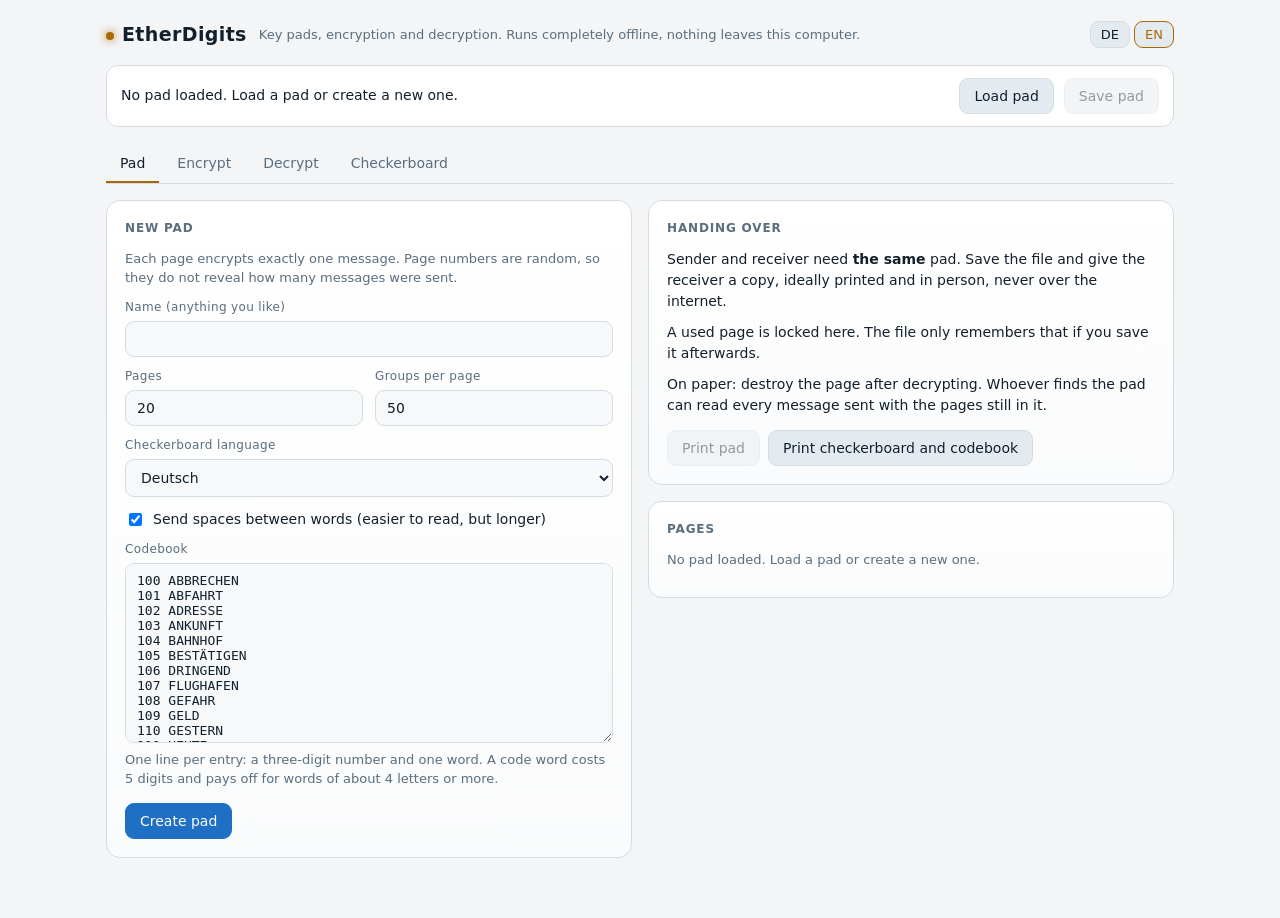
==== pad_tool.html @ 6f6d17c2 "One-time pad tool: offline browser tool and Python module, checkerboard, codebook, CLI" ====
<!DOCTYPE html>
<html lang="en">
<head>
<meta charset="utf-8">
<meta name="viewport" content="width=device-width, initial-scale=1">
<meta http-equiv="Content-Security-Policy" content="default-src 'none'; script-src 'unsafe-inline'; style-src 'unsafe-inline'; img-src data:; connect-src 'none'">
<title>EtherDigits Pad Tool</title>
<style>
  :root{
    --ink:#0C141B; --panel:#131F29; --panel2:#0F1922; --field:#0A121A; --line:#223240;
    --amber:#F4B740; --blue:#4C9BE8; --green:#5FD08A; --danger:#E4636F;
    --text:#E8EFF4; --muted:#8299AA; --press:#1C2C39;
    --mono:ui-monospace,"Cascadia Mono","DejaVu Sans Mono",Menlo,Consolas,monospace;
    --sans:system-ui,-apple-system,"Segoe UI",Roboto,Ubuntu,sans-serif;
    color-scheme:dark;
  }
  @media (prefers-color-scheme: light){
    :root{
      --ink:#F3F5F7; --panel:#FFFFFF; --panel2:#FAFBFC; --field:#F6F8FA; --line:#D5DDE4;
      --amber:#A86A00; --blue:#1F6FC5; --green:#1E8A4C; --danger:#C0392B;
      --text:#13202B; --muted:#5A6E7E; --press:#E3EAF0;
      color-scheme:light;
    }
  }
  *{box-sizing:border-box}
  html,body{margin:0}
  body{background:var(--ink); color:var(--text); font-family:var(--sans); line-height:1.5;
       -webkit-font-smoothing:antialiased; padding:20px 16px 60px; max-width:1100px; margin:0 auto}
  .top{display:flex; align-items:center; gap:12px; flex-wrap:wrap}
  .top h1{font-size:19px; margin:0; letter-spacing:.02em}
  .top .sub{color:var(--muted); font-size:13px; flex:1; min-width:200px}
  .dot{width:8px;height:8px;border-radius:50%;background:var(--amber);box-shadow:0 0 10px var(--amber);
       display:inline-block;margin-right:8px;vertical-align:middle}
  .lang{display:flex; gap:4px}
  button{font-family:var(--sans); font-size:14px; cursor:pointer}
  .btn{background:var(--press); color:var(--text); border:1px solid var(--line); border-radius:9px;
       padding:9px 14px; font-weight:500}
  .btn:hover{border-color:var(--blue)}
  .btn.primary{background:var(--blue); border-color:var(--blue); color:#fff}
  .btn.warn{background:var(--amber); border-color:var(--amber); color:#1a1200}
  .btn.small{padding:5px 10px; font-size:13px}
  .btn[aria-pressed="true"]{border-color:var(--amber); color:var(--amber)}
  .btn:disabled{opacity:.45; cursor:not-allowed}
  button:focus-visible, input:focus-visible, textarea:focus-visible, select:focus-visible{outline:2px solid var(--blue); outline-offset:1px}

  .status{display:flex; align-items:center; gap:10px; flex-wrap:wrap; margin:16px 0 0;
          padding:12px 14px; border:1px solid var(--line); border-radius:12px; background:var(--panel)}
  .status .info{flex:1; min-width:220px; font-size:14px}
  .status .info b{font-family:var(--mono)}
  .status.dirty{border-color:var(--amber)}
  .pill{font-size:12px; padding:2px 8px; border-radius:20px; border:1px solid var(--line); color:var(--muted)}
  .pill.warn{color:var(--amber); border-color:var(--amber)}

  .tabs{display:flex; gap:4px; margin:18px 0 0; border-bottom:1px solid var(--line); overflow-x:auto}
  .tabs button{background:none; border:0; color:var(--muted); padding:10px 14px; font-weight:500;
               border-bottom:2px solid transparent; white-space:nowrap}
  .tabs button[aria-selected="true"]{color:var(--text); border-bottom-color:var(--amber)}
  section[role=tabpanel]{padding-top:16px}
  section[hidden]{display:none}

  .grid{display:grid; grid-template-columns:repeat(auto-fit,minmax(320px,1fr)); gap:16px}
  .card{background:linear-gradient(180deg,var(--panel),var(--panel2)); border:1px solid var(--line);
        border-radius:14px; padding:18px; min-width:0}
  .card h2{font-size:12px; color:var(--muted); letter-spacing:.07em; text-transform:uppercase; margin:0 0 12px; font-weight:600}
  .card p{margin:0 0 10px; font-size:14px}
  .card p.muted, .muted{color:var(--muted); font-size:13px}
  label{display:block; font-size:12px; color:var(--muted); margin:10px 0 5px; letter-spacing:.03em}
  label.check{display:flex; align-items:center; gap:8px; font-size:14px; color:var(--text); letter-spacing:0}
  input[type=text], input[type=number], select, textarea{width:100%; background:var(--field); color:var(--text);
        border:1px solid var(--line); border-radius:9px; padding:9px 11px; font-size:14px; font-family:var(--sans)}
  textarea{font-family:var(--mono); resize:vertical; min-height:90px}
  textarea.code{min-height:180px; font-size:13px}
  .row{display:flex; gap:12px; flex-wrap:wrap}
  .row > *{flex:1; min-width:120px}
  .actions{display:flex; gap:8px; flex-wrap:wrap; margin-top:14px}

  .out{font-family:var(--mono); font-size:16px; line-height:1.9; letter-spacing:.04em; background:var(--field);
       border:1px solid var(--line); border-radius:10px; padding:12px 14px; white-space:pre-wrap; word-break:break-word; min-height:52px}
  .out .ind{color:var(--amber)}
  .stats{display:flex; gap:14px; flex-wrap:wrap; font-size:13px; color:var(--muted); margin-top:8px}
  .stats b{color:var(--text); font-family:var(--mono); font-weight:500}
  .note{font-size:13px; border-left:3px solid var(--blue); padding:6px 10px; margin:12px 0 0; background:var(--field); border-radius:0 8px 8px 0}
  .note.warn{border-left-color:var(--amber)}
  .note.bad{border-left-color:var(--danger)}
  .note:empty, code:empty{display:none}

  .pages{display:flex; flex-wrap:wrap; gap:6px; font-family:var(--mono); font-size:13px}
  .pages span{padding:3px 7px; border-radius:6px; border:1px solid var(--line)}
  .pages span.used{color:var(--muted); text-decoration:line-through; opacity:.6}
  .pages span.next{border-color:var(--green); color:var(--green)}

  table.board{border-collapse:collapse; font-family:var(--mono); font-size:15px; margin:4px 0 8px}
  table.board td, table.board th{border:1px solid var(--line); width:46px; height:36px; text-align:center; padding:0}
  table.board th{color:var(--muted); font-weight:500; font-size:13px}
  table.board td.sp{font-size:11px; color:var(--blue)}
  .board-wrap{overflow-x:auto}
  .codebook{columns:3 150px; font-family:var(--mono); font-size:13px; margin:0; padding:0; list-style:none}
  .codebook li{break-inside:avoid; padding:1px 0}
  .codebook b{color:var(--amber); font-weight:500; margin-right:6px}
  details{margin-top:10px; font-size:13px}
  summary{cursor:pointer; color:var(--muted)}
  code{font-family:var(--mono); font-size:13px; background:var(--field); border:1px solid var(--line); border-radius:5px; padding:0 4px}

  #print{display:none}
  @media print{
    @page{margin:14mm}
    body{background:#fff; color:#000; padding:0; max-width:none}
    body > *:not(#print){display:none !important}
    #print{display:block}
    .sheet{page-break-after:always; break-after:page; font-family:var(--mono); color:#000}
    .sheet:last-child{page-break-after:auto; break-after:auto}
    .sheet header{display:flex; justify-content:space-between; align-items:flex-end; border-bottom:2px solid #000; padding-bottom:6px; margin-bottom:12px}
    .sheet header .pid{font-size:30px; font-weight:700; letter-spacing:.1em}
    .sheet header .meta{font-size:11px; text-align:right}
    .sheet table{border-collapse:collapse; font-size:15px; letter-spacing:.06em}
    .sheet table td{padding:5px 9px}
    .sheet table td.n{color:#666; font-size:10px; padding-right:12px}
    .sheet footer{margin-top:14px; font-size:11px; border-top:1px solid #000; padding-top:6px}
    .sheet table.board td, .sheet table.board th{border:1px solid #000; color:#000; width:15mm; height:11mm}
    .sheet .codebook b{color:#000; font-weight:700}
  }
</style>
</head>
<body>

<div class="top">
  <h1><span class="dot"></span>EtherDigits</h1>
  <div class="sub" data-i18n="subtitle"></div>
  <div class="lang" role="group" aria-label="Language">
    <button class="btn small" data-lang="de">DE</button>
    <button class="btn small" data-lang="en">EN</button>
  </div>
</div>

<div class="status" id="status">
  <div class="info" id="statusInfo"></div>
  <input type="file" id="fileInput" accept=".json,application/json" hidden>
  <button class="btn" id="loadBtn" data-i18n="load"></button>
  <button class="btn" id="saveBtn" data-i18n="save" disabled></button>
</div>

<nav class="tabs" role="tablist">
  <button role="tab" data-tab="pad" data-i18n="tab_pad"></button>
  <button role="tab" data-tab="enc" data-i18n="tab_enc"></button>
  <button role="tab" data-tab="dec" data-i18n="tab_dec"></button>
  <button role="tab" data-tab="board" data-i18n="tab_board"></button>
</nav>

<!-- PAD -->
<section role="tabpanel" id="tab-pad">
  <div class="grid">
    <div class="card">
      <h2 data-i18n="new_pad"></h2>
      <p class="muted" data-i18n="new_pad_hint"></p>
      <label for="padName" data-i18n="pad_name"></label>
      <input type="text" id="padName" maxlength="60">
      <div class="row">
        <div><label for="padPages" data-i18n="pages"></label><input type="number" id="padPages" min="1" max="1000" value="20"></div>
        <div><label for="padGroups" data-i18n="groups_per_page"></label><input type="number" id="padGroups" min="5" max="1000" value="50"></div>
      </div>
      <label for="padLang" data-i18n="board_lang"></label>
      <select id="padLang"><option value="de">Deutsch</option><option value="en">English</option></select>
      <label class="check" style="margin-top:12px"><input type="checkbox" id="padSpaces" checked> <span data-i18n="spaces"></span></label>
      <label for="padCodebook" data-i18n="codebook"></label>
      <textarea id="padCodebook" class="code" spellcheck="false"></textarea>
      <p class="muted" data-i18n="codebook_hint"></p>
      <div class="actions"><button class="btn primary" id="newPadBtn" data-i18n="create"></button></div>
      <div class="note bad" id="newPadMsg"></div>
    </div>
    <div>
      <div class="card">
        <h2 data-i18n="handover"></h2>
        <p data-i18n="handover_1"></p>
        <p data-i18n="handover_2"></p>
        <p data-i18n="handover_3"></p>
        <div class="actions">
          <button class="btn" id="printPadBtn" data-i18n="print_pad" disabled></button>
          <button class="btn" id="printBoardBtn" data-i18n="print_board"></button>
        </div>
      </div>
      <div class="card" style="margin-top:16px">
        <h2 data-i18n="page_list"></h2>
        <div class="pages" id="pageList"></div>
        <p class="muted" id="pageListEmpty" data-i18n="no_pad"></p>
      </div>
    </div>
  </div>
</section>

<!-- ENCRYPT -->
<section role="tabpanel" id="tab-enc" hidden>
  <div class="grid">
    <div class="card">
      <h2 data-i18n="message"></h2>
      <textarea id="encText" rows="6" spellcheck="true"></textarea>
      <div class="stats" id="encStats"></div>
      <div class="note warn" id="encDropped"></div>
      <label for="encPage" data-i18n="page_to_use"></label>
      <select id="encPage"></select>
      <div class="actions"><button class="btn primary" id="encBtn" data-i18n="encrypt"></button></div>
      <div class="note bad" id="encMsg"></div>
      <details><summary data-i18n="what_is_sent"></summary><div class="out" id="encPreview" style="font-size:13px;margin-top:8px"></div></details>
    </div>
    <div class="card">
      <h2 data-i18n="groups_to_send"></h2>
      <div class="out" id="encOut"></div>
      <div class="actions"><button class="btn" id="encCopy" data-i18n="copy" disabled></button></div>
      <div class="note warn" id="encDone"></div>
      <p class="muted" style="margin-top:12px" data-i18n="send_hint"></p>
      <code id="encCmd" style="display:block;padding:8px;white-space:pre-wrap;word-break:break-all"></code>
    </div>
  </div>
</section>

<!-- DECRYPT -->
<section role="tabpanel" id="tab-dec" hidden>
  <div class="grid">
    <div class="card">
      <h2 data-i18n="received"></h2>
      <textarea id="decText" rows="5" spellcheck="false"></textarea>
      <p class="muted" data-i18n="received_hint"></p>
      <div id="manualKey">
        <p class="note" data-i18n="manual_hint"></p>
        <label for="decKey" data-i18n="manual_key"></label>
        <textarea id="decKey" rows="4" spellcheck="false"></textarea>
        <label for="decLang" data-i18n="board_lang"></label>
        <select id="decLang"><option value="de">Deutsch</option><option value="en">English</option></select>
      </div>
      <div class="actions"><button class="btn primary" id="decBtn" data-i18n="decrypt"></button></div>
      <div class="note bad" id="decMsg"></div>
    </div>
    <div class="card">
      <h2 data-i18n="plain_text"></h2>
      <div class="out" id="decOut"></div>
      <div class="note warn" id="decDone"></div>
      <details><summary data-i18n="digits_detail"></summary><div class="out" id="decDigits" style="font-size:13px;margin-top:8px"></div></details>
    </div>
  </div>
</section>

<!-- CHECKERBOARD -->
<section role="tabpanel" id="tab-board" hidden>
  <div class="grid">
    <div class="card">
      <h2 data-i18n="board"></h2>
      <select id="boardLang" style="max-width:200px"><option value="de">Deutsch</option><option value="en">English</option></select>
      <div class="board-wrap" id="boardTable" style="margin-top:12px"></div>
      <p data-i18n="board_rule_1"></p>
      <p data-i18n="board_rule_2"></p>
      <p data-i18n="board_rule_3"></p>
      <p data-i18n="board_rule_4"></p>
      <label for="tryText" data-i18n="try_it"></label>
      <input type="text" id="tryText">
      <div class="out" id="tryOut" style="margin-top:8px;font-size:14px"></div>
    </div>
    <div class="card">
      <h2 data-i18n="how_it_works"></h2>
      <p data-i18n="how_1"></p>
      <p data-i18n="how_2"></p>
      <p data-i18n="how_3"></p>
      <p data-i18n="how_4"></p>
      <h2 style="margin-top:18px" data-i18n="codebook"></h2>
      <ul class="codebook" id="boardCodebook"></ul>
    </div>
  </div>
</section>

<div id="print"></div>

<!-- The engine: pure functions, no page access. It must stay in step with
     etherdigits/otp.py; tests/test_interop.py runs both on the same inputs. -->
<script id="engine">
const Engine = (() => {
  "use strict";
  const GROUP_SIZE = 5, FIG = "98", CODE = "99", PAD_DIGIT = "9", ASCII_DIGITS = "0123456789";
  const LAYOUTS = {
    de: {top: "ENISRAT", "7": "DHULCGMOBW", "8": "FKZPVJYXQ:"},
    en: {top: "ETAOINS", "7": "RHDLCUMWFG", "8": "YPBVKJXQZ:"},
  };
  const SIGNS = {" ": "90", ".": "91", ",": "92", "?": "93", "-": "94", "/": "95", "(": "96", ")": "97"};
  const SIGN_ALIASES = {"!": ".", ";": ",", "–": "-", "—": "-", "\n": " ", "\t": " ", "\r": " "};
  const UMLAUTS = {"ä": "AE", "Ä": "AE", "ö": "OE", "Ö": "OE", "ü": "UE", "Ü": "UE", "ß": "SS", "ẞ": "SS"};
  const DEFAULT_CODEBOOKS = {
    de: [["100","ABBRECHEN"],["101","ABFAHRT"],["102","ADRESSE"],["103","ANKUNFT"],["104","BAHNHOF"],
         ["105","BESTÄTIGEN"],["106","DRINGEND"],["107","FLUGHAFEN"],["108","GEFAHR"],["109","GELD"],
         ["110","GESTERN"],["111","HEUTE"],["112","HOTEL"],["113","KONTAKT"],["114","MORGEN"],
         ["115","NACHRICHT"],["116","PAKET"],["117","SOFORT"],["118","TELEFON"],["119","TREFFEN"],
         ["120","TREFFPUNKT"],["121","UHR"],["122","VERSCHIEBEN"],["123","WARTEN"],["124","WIEDERHOLEN"],
         ["125","MONTAG"],["126","DIENSTAG"],["127","MITTWOCH"],["128","DONNERSTAG"],["129","FREITAG"],
         ["130","SAMSTAG"],["131","SONNTAG"],["132","NICHT"],["133","UND"],["134","ODER"]],
    en: [["100","ABORT"],["101","DEPARTURE"],["102","ADDRESS"],["103","ARRIVAL"],["104","STATION"],
         ["105","CONFIRM"],["106","URGENT"],["107","AIRPORT"],["108","DANGER"],["109","MONEY"],
         ["110","YESTERDAY"],["111","TODAY"],["112","HOTEL"],["113","CONTACT"],["114","TOMORROW"],
         ["115","MESSAGE"],["116","PACKAGE"],["117","IMMEDIATELY"],["118","TELEPHONE"],["119","MEET"],
         ["120","MEETING"],["121","OCLOCK"],["122","POSTPONE"],["123","WAIT"],["124","REPEAT"],
         ["125","MONDAY"],["126","TUESDAY"],["127","WEDNESDAY"],["128","THURSDAY"],["129","FRIDAY"],
         ["130","SATURDAY"],["131","SUNDAY"],["132","NOT"],["133","AND"],["134","OR"]],
  };

  class OtpError extends Error {
    constructor(message, code = "", vars = {}) { super(message); this.code = code; this.vars = vars; }
  }
  const has = (obj, key) => Object.prototype.hasOwnProperty.call(obj, key);
  const isDigit = c => c.length === 1 && ASCII_DIGITS.includes(c);
  const isLetter = c => c.length === 1 && c >= "A" && c <= "Z";

  // Codebooks are arrays of [code, word]: plain objects would re-sort numeric keys.
  function normalize(text) {
    const out = [], dropped = [];
    for (let ch of text) {
      if (has(SIGN_ALIASES, ch)) ch = SIGN_ALIASES[ch];
      let up = has(UMLAUTS, ch) ? UMLAUTS[ch] : undefined;
      if (up === undefined) {
        const base = Array.from(ch.normalize("NFD"))[0];
        const low = base.toLowerCase();
        up = (low >= "a" && low <= "z") ? base.toUpperCase() : base;
      }
      for (const c of up) {
        if (isLetter(c) || isDigit(c) || has(SIGNS, c) || c === ":") out.push(c);
        else if (!dropped.includes(ch)) dropped.push(ch);
      }
    }
    const text2 = out.join("").replace(/ {2,}/g, " ").replace(/^ +| +$/g, "");
    return [text2, dropped];
  }

  function table(lang) {
    if (!has(LAYOUTS, lang)) throw new OtpError(`unknown checkerboard language ${JSON.stringify(lang)}`, "lang", {lang});
    const layout = LAYOUTS[lang], t = {};
    Array.from(layout.top).forEach((ch, i) => { t[ch] = String(i); });
    for (const row of ["7", "8"]) Array.from(layout[row]).forEach((ch, i) => { t[ch] = row + i; });
    Object.assign(t, SIGNS);
    return t;
  }

  // Like a Python dict: a repeated code replaces the word but keeps its first position.
  function normalizeCodebook(book) {
    const byCode = new Map();
    for (const [code0, word] of book || []) byCode.set(String(code0).trim(), word);
    const result = [], seen = new Set();
    for (const [code, word] of byCode) {
      if (!/^[0-9]{3}$/.test(code)) throw new OtpError(`codebook code ${JSON.stringify(code)} must be three digits`, "cb_code", {code});
      const [norm] = normalize(String(word));
      if (!/^[A-Z]+$/.test(norm)) throw new OtpError(`codebook entry ${code} must be a single word: ${JSON.stringify(word)}`, "cb_word", {code});
      if (seen.has(norm)) throw new OtpError(`codebook word ${norm} appears twice`, "cb_dup", {word: norm});
      seen.add(norm);
      result.push([code, norm]);
    }
    return result;
  }

  function parseCodebook(text) {
    const book = [];
    text.split(/\r?\n/).forEach((line0, n) => {
      const line = line0.split("#")[0].trim();
      if (!line) return;
      const m = line.replace(/=/g, " ").trim().match(/^(\S+)\s+(.*)$/);
      if (!m) throw new OtpError(`codebook line ${n + 1}: expected 'code word'`, "cb_line", {line: n + 1});
      book.push([m[1], m[2].trim()]);
    });
    return normalizeCodebook(book);
  }

  function encode(text, lang = "de", codebook = [], spaces = true) {
    const t = table(lang);
    const words = new Map(normalizeCodebook(codebook).map(([c, w]) => [w, c]));
    let [norm] = normalize(text);
    if (!spaces) norm = norm.replace(/ /g, "");
    const out = [];
    let i = 0;
    while (i < norm.length) {
      const ch = norm[i];
      if (isDigit(ch)) {
        let j = i;
        while (j < norm.length && isDigit(norm[j])) j++;
        out.push(FIG + Array.from(norm.slice(i, j)).map(d => d + d).join("") + FIG);
        i = j;
      } else if (isLetter(ch)) {
        let j = i;
        while (j < norm.length && isLetter(norm[j])) j++;
        const word = norm.slice(i, j);
        out.push(words.has(word) ? CODE + words.get(word) : Array.from(word).map(c => t[c]).join(""));
        i = j;
      } else {
        out.push(t[ch]);
        i++;
      }
    }
    return out.join("");
  }

  function decode(digits0, lang = "de", codebook = []) {
    const reverse = {};
    for (const [k, v] of Object.entries(table(lang))) reverse[v] = k;
    const book = new Map(normalizeCodebook(codebook));
    const digits = Array.from(digits0).filter(isDigit).join("");
    const out = [], n = digits.length;
    let i = 0;
    while (i < n) {
      const d = digits[i];
      if (!"789".includes(d)) { out.push(reverse[d]); i++; continue; }
      if (i + 1 >= n) break;
      const pair = digits.slice(i, i + 2);
      if (pair === CODE) {
        if (i + 5 > n) break;
        const code = digits.slice(i + 2, i + 5);
        out.push(book.has(code) ? book.get(code) : `[${code}]`);
        i += 5;
      } else if (pair === FIG) {
        i += 2;
        while (i + 1 < n && digits.slice(i, i + 2) !== FIG) {
          const a = digits[i], b = digits[i + 1];
          out.push(a === b ? a : "?");
          i += 2;
        }
        i += 2;
      } else {
        out.push(has(reverse, pair) ? reverse[pair] : "?");
        i += 2;
      }
    }
    return out.join("").trim();
  }

  const add = (p, k) => Array.from(p).map((d, i) => String((+d + +k[i]) % 10)).join("");
  const subtract = (c, k) => Array.from(c).map((d, i) => String((+d - +k[i] + 10) % 10)).join("");
  function groupsOf(digits, size = GROUP_SIZE) {
    const g = [];
    for (let i = 0; i < digits.length; i += size) g.push(digits.slice(i, i + size));
    return g;
  }

  // Uniform digits from the browser's secure random source (rejection sampling).
  function randomDigits(n, random = (buf) => crypto.getRandomValues(buf)) {
    let out = "";
    const buf = new Uint8Array(256);
    while (out.length < n) {
      random(buf);
      for (const b of buf) { if (b < 250 && out.length < n) out += String(b % 10); }
    }
    return out;
  }

  // pad = {name, created, language, group_size, spaces, codebook:[[code,word]], pages:[{id,key}], used:[ids]}
  function newPad({pages = 20, groupsPerPage = 50, language = "de", codebook = null, groupSize = GROUP_SIZE,
                   spaces = true, name = "", random} = {}) {
    if (!(pages >= 1 && pages <= 1000)) throw new OtpError("pages must be between 1 and 1000", "pages_range");
    if (!(groupsPerPage >= 5 && groupsPerPage <= 1000)) throw new OtpError("groups per page must be between 5 and 1000", "groups_range");
    table(language);
    const ids = new Set();
    while (ids.size < pages) ids.add(randomDigits(groupSize, random));
    return {
      name, language, group_size: groupSize, spaces,
      created: new Date().toISOString().replace(/\.\d+Z$/, "Z"),
      codebook: normalizeCodebook(codebook === null ? (DEFAULT_CODEBOOKS[language] || []) : codebook),
      pages: Array.from(ids).map(id => ({id, key: randomDigits(groupsPerPage * groupSize, random)})),
      used: [],
    };
  }

  function padToJson(pad) {
    // Same layout as the Python side; the codebook is an object there.
    const codebook = {};
    for (const [c, w] of pad.codebook) codebook[c] = w;
    return {format: "etherdigits-pad", version: 1, name: pad.name, created: pad.created, language: pad.language,
            group_size: pad.group_size, spaces: pad.spaces, codebook, pages: pad.pages, used: pad.used};
  }

  function padFromJson(data) {
    if (!data || data.format !== "etherdigits-pad") throw new OtpError("not an EtherDigits pad file", "bad_file");
    if (data.version !== 1) throw new OtpError(`unsupported pad version ${JSON.stringify(data.version)}`, "bad_file");
    const pages = [];
    for (const page of data.pages || []) {
      const id = String(page.id ?? ""), key = String(page.key ?? "");
      if (!id || !key || !Array.from(id + key).every(isDigit)) throw new OtpError(`broken page in pad file: ${JSON.stringify(id)}`, "bad_file");
      pages.push({id, key});
    }
    if (!pages.length) throw new OtpError("the pad has no pages", "bad_file");
    // JavaScript reorders numeric object keys anyway; sorting makes the order explicit.
    const book = Object.entries(data.codebook || {}).sort((a, b) => a[0] < b[0] ? -1 : a[0] > b[0] ? 1 : 0);
    const pad = {
      name: data.name || "", created: data.created || "", language: data.language || "de",
      group_size: parseInt(data.group_size, 10) || GROUP_SIZE, spaces: data.spaces !== false,
      codebook: normalizeCodebook(book), pages, used: (data.used || []).map(String),
    };
    table(pad.language);
    return pad;
  }

  const unused = pad => pad.pages.filter(p => !pad.used.includes(p.id)).map(p => p.id);
  const pageKey = (pad, id) => { const p = pad.pages.find(p => p.id === id); return p ? p.key : null; };

  function prepare(text, pad) {
    let plain = encode(text, pad.language, pad.codebook, pad.spaces);
    if (plain) plain += PAD_DIGIT.repeat((pad.group_size - plain.length % pad.group_size) % pad.group_size);
    return plain;
  }

  function encrypt(text, pad, pageId = null) {
    if (pageId === null) {
      const free = unused(pad);
      if (!free.length) throw new OtpError("every page of this pad is used; make a new pad", "exhausted");
      pageId = free[0];
    }
    const key = pageKey(pad, pageId);
    if (key === null) throw new OtpError(`page ${pageId} is not in this pad`, "no_page", {page: pageId});
    if (pad.used.includes(pageId)) throw new OtpError(`page ${pageId} was already used. A page must never be used twice`, "reuse", {page: pageId});
    const plain = prepare(text, pad);
    if (!plain) throw new OtpError("the message is empty", "empty");
    const size = pad.group_size;
    if (plain.length > key.length) {
      throw new OtpError(`the message needs ${plain.length / size} groups, a page has ${Math.floor(key.length / size)}; shorten it`, "too_long", {need: plain.length / size, cap: Math.floor(key.length / size)});
    }
    pad.used.push(pageId);
    return [pageId, ...groupsOf(add(plain, key), size)];
  }

  function decryptWithKey(cipher, key, lang, codebook) {
    if (cipher.length > key.length) throw new OtpError("the message is longer than the key page", "longer_than_key");
    return decode(subtract(cipher, key), lang, codebook);
  }

  function decrypt(groups, pad, markUsed = true) {
    const text = Array.isArray(groups) ? groups.join("") : String(groups);
    const digits = Array.from(text).filter(isDigit).join("");
    const size = pad.group_size;
    const pageId = digits.slice(0, size), cipher = digits.slice(size);
    const key = pageKey(pad, pageId);
    if (key === null) throw new OtpError(`page ${pageId} is not in this pad`, "no_page", {page: pageId});
    const plain = decryptWithKey(cipher, key, pad.language, pad.codebook);
    if (markUsed && !pad.used.includes(pageId)) pad.used.push(pageId);
    return plain;
  }

  return {GROUP_SIZE, FIG, CODE, LAYOUTS, SIGNS, DEFAULT_CODEBOOKS, OtpError, normalize, table, normalizeCodebook,
          parseCodebook, encode, decode, add, subtract, groupsOf, randomDigits, newPad, padToJson, padFromJson,
          unused, pageKey, prepare, encrypt, decrypt, decryptWithKey};
})();
if (typeof module !== "undefined") module.exports = Engine;
</script>

<script>
"use strict";
const T = {
  de: {
    subtitle: "Schlüsselhefte, Ver- und Entschlüsseln. Läuft komplett offline, nichts verlässt diesen Rechner.",
    load: "Heft laden", save: "Heft speichern",
    no_pad: "Kein Heft geladen. Lade ein Heft oder erzeuge ein neues.",
    pad_status: "Heft <b>{name}</b>: {free} von {total} Seiten frei · {lang}",
    unsaved: "nicht gespeichert",
    tab_pad: "Heft", tab_enc: "Verschlüsseln", tab_dec: "Entschlüsseln", tab_board: "Schachbrett",
    new_pad: "Neues Heft", new_pad_hint: "Jede Seite verschlüsselt genau eine Nachricht. Die Seitennummern sind zufällig, damit sie nicht verraten, wie viele Nachrichten schon gesendet wurden.",
    pad_name: "Name (frei wählbar)", pages: "Seiten", groups_per_page: "Gruppen pro Seite",
    board_lang: "Sprache des Schachbretts", spaces: "Wortabstände mitsenden (lesbarer, aber länger)",
    codebook: "Codebuch", codebook_hint: "Eine Zeile pro Eintrag: dreistellige Nummer und ein Wort. Ein Codewort kostet 5 Ziffern und lohnt sich für Wörter ab etwa 4 Buchstaben.",
    create: "Heft erzeugen",
    replace_confirm: "Das geladene Heft ist nicht gespeichert. Trotzdem ein neues erzeugen?",
    handover: "Übergabe", handover_1: "Sender und Empfänger brauchen <b>dasselbe</b> Heft. Speichere die Datei und gib dem Empfänger eine Kopie, am besten gedruckt und persönlich, niemals über das Internet.",
    handover_2: "Eine benutzte Seite wird hier gesperrt. Die Datei merkt sich das nur, wenn du sie danach speicherst.",
    handover_3: "Auf Papier: Seite nach dem Entschlüsseln vernichten. Wer das Heft findet, kann alle Nachrichten mit den noch vorhandenen Seiten lesen.",
    print_pad: "Heft drucken", print_board: "Schachbrett und Codebuch drucken",
    page_list: "Seiten",
    message: "Nachricht", page_to_use: "Seite", encrypt: "Verschlüsseln",
    enc_stats: "<b>{chars}</b> Zeichen → <b>{digits}</b> Ziffern → <b>{groups}</b> Gruppen + Kennung · Seite fasst <b>{cap}</b>",
    too_long: "Zu lang für eine Seite. Kürze die Nachricht oder nutze das Codebuch.",
    dropped: "Wird weggelassen: {chars}",
    what_is_sent: "So sieht der Text für das Schachbrett aus",
    groups_to_send: "Zu sendende Gruppen", copy: "Kopieren", copied: "Kopiert",
    enc_done: "Seite {page} ist jetzt verbraucht. Speichere das Heft, sonst weiß die Datei nichts davon.",
    send_hint: "In EtherDigits aussenden:",
    need_pad: "Erst ein Heft laden oder erzeugen.",
    received: "Empfangene Gruppen", received_hint: "Die erste Gruppe ist die Seitennummer.",
    manual_hint: "Kein Heft geladen: Tippe die Schlüsselgruppen der Papierseite ab, ohne die Seitennummer.",
    manual_key: "Schlüssel von der Seite", decrypt: "Entschlüsseln", plain_text: "Klartext",
    dec_done: "Seite {page} ist jetzt als gelesen markiert. Vernichte sie auf Papier, und speichere das Heft.",
    digits_detail: "Ziffern nach dem Abziehen des Schlüssels",
    board: "Spaltentabelle (Straddling Checkerboard)",
    board_rule_1: "Die häufigsten Buchstaben stehen oben und haben eine Ziffer. Alle anderen haben zwei: Zeilennummer, dann Spalte. Weil oben 7, 8 und 9 frei sind, weiß man beim Lesen immer, ob eine oder zwei Ziffern folgen.",
    board_rule_2: "<b>Zahlen</b>: 98, dann jede Ziffer doppelt, dann wieder 98. Beispiel: 1830 → 98 11 88 33 00 98.",
    board_rule_3: "<b>Codebuch</b>: 99 und die dreistellige Nummer. Beispiel: TREFFEN → 99 119.",
    board_rule_4: "<b>Auffüllen</b>: Die letzte Gruppe wird mit 9 aufgefüllt. Eine angefangene 9 oder 99 am Ende wird beim Entschlüsseln ignoriert.",
    try_it: "Ausprobieren",
    how_it_works: "So funktioniert der Einmalschlüssel",
    how_1: "1. Der Text wird mit der Tabelle zu Ziffern. Die Tabelle ist nicht geheim, sie macht die Nachricht nur kurz.",
    how_2: "2. Darunter kommt eine Seite echter Zufallsziffern. Ziffer für Ziffer wird addiert, ohne Übertrag: 7 + 5 = 2.",
    how_3: "3. Vorne steht die Seitennummer, dann wird in Fünfergruppen gesendet. Der Empfänger zieht dieselbe Seite wieder ab: 2 − 5 = 7.",
    how_4: "Ohne die Seite ist jeder Text dieser Länge gleich wahrscheinlich. Das gilt aber nur, solange jede Seite <b>nur ein einziges Mal</b> benutzt wird.",
    print_page: "Seite {n} von {total}", destroy: "Nach Gebrauch vernichten. Nicht kopieren, nicht fotografieren.",
    remembered: "Dieser Browser kennt {n} verbrauchte Seite(n), die in der Datei fehlten. Sie wurden gesperrt. Speichere das Heft.",
    leave: "Das Heft hat ungespeicherte Änderungen.",
    lang_de: "Deutsch", lang_en: "Englisch",
    space: "Abst.", fig: "Zahl", code: "Code",
    err_lang: "Unbekannte Sprache für das Schachbrett.", err_cb_code: "Codebuch: „{code}“ ist keine dreistellige Nummer.",
    err_cb_word: "Codebuch: Eintrag {code} muss genau ein Wort sein.", err_cb_dup: "Codebuch: {word} steht zweimal drin.",
    err_cb_line: "Codebuch, Zeile {line}: erwartet wird „Nummer Wort“.", err_pages_range: "Seiten: 1 bis 1000.",
    err_groups_range: "Gruppen pro Seite: 5 bis 1000.", err_bad_file: "Das ist keine gültige EtherDigits-Heftdatei.",
    err_exhausted: "Alle Seiten dieses Hefts sind verbraucht. Erzeuge ein neues Heft.", err_no_page: "Seite {page} gibt es in diesem Heft nicht.",
    err_reuse: "Seite {page} wurde schon benutzt. Eine Seite darf nie zweimal verwendet werden.", err_empty: "Die Nachricht ist leer.",
    err_too_long: "Die Nachricht braucht {need} Gruppen, eine Seite hat {cap}. Bitte kürzen.", err_longer_than_key: "Die Nachricht ist länger als die Schlüsselseite.",
    err_no_key: "Tippe zuerst den Schlüssel von der Papierseite ab.",
  },
  en: {
    subtitle: "Key pads, encryption and decryption. Runs completely offline, nothing leaves this computer.",
    load: "Load pad", save: "Save pad",
    no_pad: "No pad loaded. Load a pad or create a new one.",
    pad_status: "Pad <b>{name}</b>: {free} of {total} pages unused · {lang}",
    unsaved: "not saved",
    tab_pad: "Pad", tab_enc: "Encrypt", tab_dec: "Decrypt", tab_board: "Checkerboard",
    new_pad: "New pad", new_pad_hint: "Each page encrypts exactly one message. Page numbers are random, so they do not reveal how many messages were sent.",
    pad_name: "Name (anything you like)", pages: "Pages", groups_per_page: "Groups per page",
    board_lang: "Checkerboard language", spaces: "Send spaces between words (easier to read, but longer)",
    codebook: "Codebook", codebook_hint: "One line per entry: a three-digit number and one word. A code word costs 5 digits and pays off for words of about 4 letters or more.",
    create: "Create pad",
    replace_confirm: "The loaded pad is not saved. Create a new one anyway?",
    handover: "Handing over", handover_1: "Sender and receiver need <b>the same</b> pad. Save the file and give the receiver a copy, ideally printed and in person, never over the internet.",
    handover_2: "A used page is locked here. The file only remembers that if you save it afterwards.",
    handover_3: "On paper: destroy the page after decrypting. Whoever finds the pad can read every message sent with the pages still in it.",
    print_pad: "Print pad", print_board: "Print checkerboard and codebook",
    page_list: "Pages",
    message: "Message", page_to_use: "Page", encrypt: "Encrypt",
    enc_stats: "<b>{chars}</b> characters → <b>{digits}</b> digits → <b>{groups}</b> groups + indicator · a page holds <b>{cap}</b>",
    too_long: "Too long for one page. Shorten the message or use the codebook.",
    dropped: "Left out: {chars}",
    what_is_sent: "The text as the checkerboard sees it",
    groups_to_send: "Groups to send", copy: "Copy", copied: "Copied",
    enc_done: "Page {page} is now used up. Save the pad, or the file will not know.",
    send_hint: "Send it with EtherDigits:",
    need_pad: "Load or create a pad first.",
    received: "Received groups", received_hint: "The first group is the page number.",
    manual_hint: "No pad loaded: type the key groups from the paper page, without the page number.",
    manual_key: "Key from the page", decrypt: "Decrypt", plain_text: "Plain text",
    dec_done: "Page {page} is now marked as read. Destroy it on paper, and save the pad.",
    digits_detail: "Digits after taking off the key",
    board: "Straddling checkerboard",
    board_rule_1: "The most frequent letters sit in the top row and take one digit. All others take two: row, then column. Because 7, 8 and 9 are empty at the top, a reader always knows whether one or two digits follow.",
    board_rule_2: "<b>Numbers</b>: 98, then every digit twice, then 98 again. Example: 1830 → 98 11 88 33 00 98.",
    board_rule_3: "<b>Codebook</b>: 99 and the three-digit number. Example: MEET → 99 119.",
    board_rule_4: "<b>Padding</b>: the last group is filled with 9s. An unfinished 9 or 99 at the end is ignored when decrypting.",
    try_it: "Try it",
    how_it_works: "How the one-time pad works",
    how_1: "1. The checkerboard turns the text into digits. It is not secret, it only keeps the message short.",
    how_2: "2. A page of truly random digits goes underneath. Digit by digit they are added without carry: 7 + 5 = 2.",
    how_3: "3. The page number goes in front, then everything is sent in groups of five. The receiver takes the same page off again: 2 − 5 = 7.",
    how_4: "Without the page every text of that length is equally likely. That holds only as long as every page is used <b>exactly once</b>.",
    print_page: "Page {n} of {total}", destroy: "Destroy after use. Do not copy, do not photograph.",
    remembered: "This browser knows {n} used page(s) the file did not. They are locked now. Save the pad.",
    leave: "The pad has unsaved changes.",
    lang_de: "German", lang_en: "English",
    space: "space", fig: "fig", code: "code",
    err_lang: "Unknown checkerboard language.", err_cb_code: "Codebook: “{code}” is not a three-digit number.",
    err_cb_word: "Codebook: entry {code} must be exactly one word.", err_cb_dup: "Codebook: {word} appears twice.",
    err_cb_line: "Codebook, line {line}: expected “number word”.", err_pages_range: "Pages: 1 to 1000.",
    err_groups_range: "Groups per page: 5 to 1000.", err_bad_file: "This is not a valid EtherDigits pad file.",
    err_exhausted: "Every page of this pad is used. Create a new pad.", err_no_page: "Page {page} is not in this pad.",
    err_reuse: "Page {page} was already used. A page must never be used twice.", err_empty: "The message is empty.",
    err_too_long: "The message needs {need} groups, a page has {cap}. Please shorten it.", err_longer_than_key: "The message is longer than the key page.",
    err_no_key: "Type the key from the paper page first.",
  },
};

const $ = id => document.getElementById(id);
const esc = s => String(s).replace(/[&<>"']/g, c => ({"&": "&amp;", "<": "&lt;", ">": "&gt;", '"': "&quot;", "'": "&#39;"}[c]));
let lang = "en";
let pad = null, dirty = false, lastCipher = null, statusNote = null;
const store = {
  get(k) { try { return JSON.parse(localStorage.getItem(k)); } catch { return null; } },
  set(k, v) { try { localStorage.setItem(k, JSON.stringify(v)); } catch { /* storage may be blocked */ } },
};

const errText = err => (err && err.code && T.en["err_" + err.code]) ? t("err_" + err.code, err.vars) : String(err && err.message || err);

function t(key, vars = {}) {
  let s = (T[lang] && T[lang][key]) ?? T.en[key] ?? key;
  for (const [k, v] of Object.entries(vars)) s = s.replaceAll(`{${k}}`, v);
  return s;
}

function setLang(l) {
  lang = T[l] ? l : "en";
  document.documentElement.lang = lang;
  document.querySelectorAll("[data-i18n]").forEach(el => { el.innerHTML = t(el.dataset.i18n); });
  document.querySelectorAll("[data-lang]").forEach(b => b.setAttribute("aria-pressed", String(b.dataset.lang === lang)));
  store.set("etherdigits.lang", lang);
  refresh();
}

// --- pad state -------------------------------------------------------------

const padKey = p => "etherdigits.used." + p.created + "." + p.pages[0].id;

function rememberUsed() { if (pad) store.set(padKey(pad), pad.used); }

function setPad(p, isDirty) {
  pad = p;
  dirty = isDirty;
  const known = store.get(padKey(pad)) || [];
  const missing = known.filter(id => !pad.used.includes(id) && pad.pages.some(pg => pg.id === id));
  statusNote = null;
  if (missing.length) {
    pad.used.push(...missing);
    dirty = true;
    statusNote = {key: "remembered", vars: {n: missing.length}, cls: "warn"};
  }
  rememberUsed();
  $("boardLang").value = pad.language;
  $("decLang").value = pad.language;
  lastCipher = null;
  $("encOut").textContent = ""; $("encDone").textContent = ""; $("encCmd").textContent = "";
  refresh();
}

function markDirty() { dirty = true; rememberUsed(); refresh(); }

function alertNote(id, text) { $(id).textContent = text; }

function refresh() {
  const info = $("statusInfo");
  const status = $("status");
  status.classList.toggle("dirty", dirty);
  $("saveBtn").disabled = !pad;
  $("saveBtn").classList.toggle("warn", dirty);
  $("printPadBtn").disabled = !pad;
  if (!pad) {
    info.innerHTML = esc(t("no_pad"));
  } else {
    const free = Engine.unused(pad).length;
    info.innerHTML = t("pad_status", {name: esc(pad.name || pad.created), free, total: pad.pages.length,
      lang: esc(t("lang_" + pad.language))}) + (dirty ? ` <span class="pill warn">${esc(t("unsaved"))}</span>` : "");
  }
  if (statusNote) {
    const text = statusNote.key ? t(statusNote.key, statusNote.vars) : statusNote.text;
    info.insertAdjacentHTML("beforeend", `<div class="note ${statusNote.cls}">${esc(text)}</div>`);
  }
  // page list
  const list = $("pageList");
  list.innerHTML = "";
  $("pageListEmpty").hidden = !!pad;
  if (pad) {
    const next = Engine.unused(pad)[0];
    for (const p of pad.pages) {
      const span = document.createElement("span");
      span.textContent = p.id;
      if (pad.used.includes(p.id)) span.className = "used";
      else if (p.id === next) span.className = "next";
      list.appendChild(span);
    }
  }
  // encrypt page select
  const sel = $("encPage");
  const keep = sel.value;
  sel.innerHTML = "";
  if (pad) for (const id of Engine.unused(pad)) sel.add(new Option(id, id));
  if ([...sel.options].some(o => o.value === keep)) sel.value = keep;
  $("encBtn").disabled = !pad || !sel.options.length;
  $("manualKey").hidden = !!pad;
  updateEncStats();
  renderBoard();
}

// --- file load and save ----------------------------------------------------

$("loadBtn").addEventListener("click", () => {
  if (dirty && !confirm(t("replace_confirm"))) return;
  $("fileInput").click();
});
$("fileInput").addEventListener("change", async e => {
  const file = e.target.files[0];
  e.target.value = "";
  if (!file) return;
  try {
    setPad(Engine.padFromJson(JSON.parse(await file.text())), false);
  } catch (err) {
    statusNote = {text: `${file.name}: ${err instanceof SyntaxError ? t("err_bad_file") : errText(err)}`, cls: "bad"};
    refresh();
  }
});

function download(name, text) {
  const url = URL.createObjectURL(new Blob([text], {type: "application/json"}));
  const a = document.createElement("a");
  a.href = url; a.download = name;
  document.body.appendChild(a); a.click(); a.remove();
  setTimeout(() => URL.revokeObjectURL(url), 1000);
}

$("saveBtn").addEventListener("click", () => {
  if (!pad) return;
  const base = (pad.name || "pad").replace(/[^A-Za-z0-9_-]+/g, "-").replace(/^-+|-+$/g, "") || "pad";
  download(`${base}-${pad.created.slice(0, 10)}.json`, JSON.stringify(Engine.padToJson(pad), null, 1) + "\n");
  dirty = false;
  refresh();
});

window.addEventListener("beforeunload", e => { if (dirty) { e.preventDefault(); e.returnValue = t("leave"); } });

// --- new pad ---------------------------------------------------------------

let codebookEdited = false;
function fillDefaultCodebook() {
  const l = $("padLang").value;
  $("padCodebook").value = Engine.DEFAULT_CODEBOOKS[l].map(([c, w]) => `${c} ${w}`).join("\n");
}
$("padCodebook").addEventListener("input", () => { codebookEdited = true; });
$("padLang").addEventListener("change", () => { if (!codebookEdited) fillDefaultCodebook(); });

$("newPadBtn").addEventListener("click", () => {
  alertNote("newPadMsg", "");
  if (dirty && !confirm(t("replace_confirm"))) return;
  try {
    const codebook = Engine.parseCodebook($("padCodebook").value);
    const p = Engine.newPad({
      pages: parseInt($("padPages").value, 10), groupsPerPage: parseInt($("padGroups").value, 10),
      language: $("padLang").value, codebook, spaces: $("padSpaces").checked, name: $("padName").value.trim(),
    });
    setPad(p, true);
  } catch (err) {
    alertNote("newPadMsg", errText(err));
  }
});

// --- encrypt ---------------------------------------------------------------

function updateEncStats() {
  const text = $("encText").value;
  if (!pad || !text.trim()) {
    $("encStats").innerHTML = pad ? "" : esc(t("need_pad"));
    $("encDropped").textContent = ""; $("encPreview").textContent = "";
    return;
  }
  try {
    const [norm, dropped] = Engine.normalize(text);
    const plain = Engine.prepare(text, pad);
    const groups = plain.length / pad.group_size;
    const cap = Math.floor(pad.pages[0].key.length / pad.group_size);
    $("encStats").innerHTML = "<span>" + t("enc_stats", {chars: norm.length, digits: Engine.encode(text, pad.language, pad.codebook, pad.spaces).length, groups, cap})
      + (groups > cap ? `<span style="color:var(--danger)"> · ${esc(t("too_long"))}</span>` : "") + "</span>";
    $("encDropped").textContent = dropped.length ? t("dropped", {chars: dropped.map(c => c === " " ? "␣" : c).join(" ")}) : "";
    $("encPreview").textContent = pad.spaces ? norm : norm.replace(/ /g, "");
  } catch (err) {
    $("encStats").textContent = errText(err);
  }
}
$("encText").addEventListener("input", updateEncStats);

function formatGroups(groups) {
  const lines = [];
  for (let i = 0; i < groups.length; i += 5) lines.push(groups.slice(i, i + 5));
  return lines.map((line, n) => line.map((g, j) => n === 0 && j === 0 ? `<span class="ind">${g}</span>` : g).join(" ")).join("\n");
}

$("encBtn").addEventListener("click", () => {
  alertNote("encMsg", "");
  if (!pad) { alertNote("encMsg", t("need_pad")); return; }
  try {
    const groups = Engine.encrypt($("encText").value, pad, $("encPage").value || null);
    lastCipher = groups;
    $("encOut").innerHTML = formatGroups(groups);
    $("encCopy").disabled = false;
    $("encDone").textContent = t("enc_done", {page: groups[0]});
    $("encCmd").textContent = `python -m etherdigits render -m "${groups.join(" ")}" -o tx.wav`;
    markDirty();
  } catch (err) {
    alertNote("encMsg", errText(err));
  }
});

$("encCopy").addEventListener("click", async () => {
  if (!lastCipher) return;
  try {
    await navigator.clipboard.writeText(lastCipher.join(" "));
  } catch {
    const r = document.createRange(); r.selectNodeContents($("encOut"));
    const s = getSelection(); s.removeAllRanges(); s.addRange(r); document.execCommand("copy");
  }
  $("encCopy").textContent = t("copied");
  setTimeout(() => { $("encCopy").textContent = t("copy"); }, 1500);
});

// --- decrypt ---------------------------------------------------------------

$("decBtn").addEventListener("click", () => {
  alertNote("decMsg", ""); $("decDone").textContent = "";
  try {
    const raw = $("decText").value;
    const digits = Array.from(raw).filter(c => c >= "0" && c <= "9").join("");
    let text, plainDigits;
    if (pad) {
      const size = pad.group_size, pageId = digits.slice(0, size);
      const key = Engine.pageKey(pad, pageId);
      if (key === null) throw new Engine.OtpError(`page ${pageId} is not in this pad`, "no_page", {page: pageId});
      plainDigits = Engine.subtract(digits.slice(size), key);
      const wasUsed = pad.used.includes(pageId);
      text = Engine.decrypt(digits, pad);
      if (!wasUsed) { $("decDone").textContent = t("dec_done", {page: pageId}); markDirty(); }
    } else {
      const key = Array.from($("decKey").value).filter(c => c >= "0" && c <= "9").join("");
      const l = $("decLang").value;
      const cipher = digits.slice(Engine.GROUP_SIZE);
      if (!key) throw new Engine.OtpError("no key", "no_key");
      plainDigits = Engine.subtract(cipher, key);
      text = Engine.decryptWithKey(cipher, key, l, Engine.DEFAULT_CODEBOOKS[l]);
    }
    $("decOut").textContent = text;
    $("decDigits").textContent = Engine.groupsOf(plainDigits).join(" ");
  } catch (err) {
    alertNote("decMsg", errText(err));
  }
});

// --- checkerboard ----------------------------------------------------------

function boardTable(l) {
  const layout = Engine.LAYOUTS[l];
  const signs = {};
  for (const [s, c] of Object.entries(Engine.SIGNS)) signs[c] = s;
  const cell = (s, cls = "") => `<td${cls ? ` class="${cls}"` : ""}>${esc(s)}</td>`;
  let html = `<table class="board"><tr><th></th>${[...Array(10).keys()].map(i => `<th>${i}</th>`).join("")}</tr>`;
  html += `<tr><th></th>${[...layout.top.padEnd(10, " ")].map(c => cell(c)).join("")}</tr>`;
  for (const row of ["7", "8"]) html += `<tr><th>${row}</th>${[...layout[row]].map(c => cell(c)).join("")}</tr>`;
  html += `<tr><th>9</th>`;
  for (let i = 0; i < 10; i++) {
    const code = "9" + i, s = signs[code];
    if (s === " ") html += cell(t("space"), "sp");
    else if (s) html += cell(s);
    else html += cell(code === Engine.FIG ? t("fig") : t("code"), "sp");
  }
  return html + "</tr></table>";
}

function codebookList(book) {
  return book.map(([c, w]) => `<li><b>${c}</b>${esc(w)}</li>`).join("");
}

function currentBoardBook() {
  const l = $("boardLang").value;
  return pad && pad.language === l ? pad.codebook : Engine.normalizeCodebook(Engine.DEFAULT_CODEBOOKS[l]);
}

function renderBoard() {
  const l = $("boardLang").value;
  $("boardTable").innerHTML = boardTable(l);
  $("boardCodebook").innerHTML = codebookList(currentBoardBook());
  const text = $("tryText").value;
  if (!text) { $("tryOut").textContent = ""; return; }
  try {
    const digits = Engine.encode(text, l, currentBoardBook(), pad ? pad.spaces : true);
    $("tryOut").textContent = digits.replace(/(\d{5})/g, "$1 ").trim() + `   (${digits.length})`;
  } catch (err) { $("tryOut").textContent = errText(err); }
}
$("boardLang").addEventListener("change", renderBoard);
$("tryText").addEventListener("input", renderBoard);

// --- printing --------------------------------------------------------------

function printPad() {
  if (!pad) return;
  const total = pad.pages.length;
  $("print").innerHTML = pad.pages.map((p, n) => {
    const groups = Engine.groupsOf(p.key, pad.group_size);
    let rows = "";
    for (let i = 0; i < groups.length; i += 5) {
      rows += `<tr><td class="n">${i + 1}</td>${groups.slice(i, i + 5).map(g => `<td>${g}</td>`).join("")}</tr>`;
    }
    return `<div class="sheet"><header><div class="pid">${p.id}</div><div class="meta">EtherDigits · ${esc(pad.name || "")}<br>${esc(t("print_page", {n: n + 1, total}))} · ${esc(pad.created)}</div></header>
      <table>${rows}</table><footer>${esc(t("destroy"))}</footer></div>`;
  }).join("");
  window.print();
}

function printBoard() {
  const l = pad ? pad.language : $("boardLang").value;
  const book = pad ? pad.codebook : Engine.normalizeCodebook(Engine.DEFAULT_CODEBOOKS[l]);
  $("print").innerHTML = `<div class="sheet"><header><div class="pid" style="font-size:20px">${esc(t("board"))}</div>
    <div class="meta">EtherDigits · ${esc(t("lang_" + l))}${pad ? " · " + esc(pad.name || pad.created) : ""}</div></header>
    ${boardTable(l)}<p>${t("board_rule_2")}</p><p>${t("board_rule_3")}</p><p>${t("board_rule_4")}</p>
    <h3>${esc(t("codebook"))}</h3><ul class="codebook">${codebookList(book)}</ul></div>`;
  window.print();
}
$("printPadBtn").addEventListener("click", printPad);
$("printBoardBtn").addEventListener("click", printBoard);

// --- tabs and start --------------------------------------------------------

function showTab(name) {
  document.querySelectorAll("[role=tab]").forEach(b => b.setAttribute("aria-selected", String(b.dataset.tab === name)));
  document.querySelectorAll("[role=tabpanel]").forEach(s => { s.hidden = s.id !== "tab-" + name; });
}
document.querySelectorAll("[role=tab]").forEach(b => b.addEventListener("click", () => showTab(b.dataset.tab)));
document.querySelectorAll("[data-lang]").forEach(b => b.addEventListener("click", () => setLang(b.dataset.lang)));

fillDefaultCodebook();
showTab("pad");
setLang(store.get("etherdigits.lang") || ((navigator.language || "en").toLowerCase().startsWith("de") ? "de" : "en"));
</script>
</body>
</html>
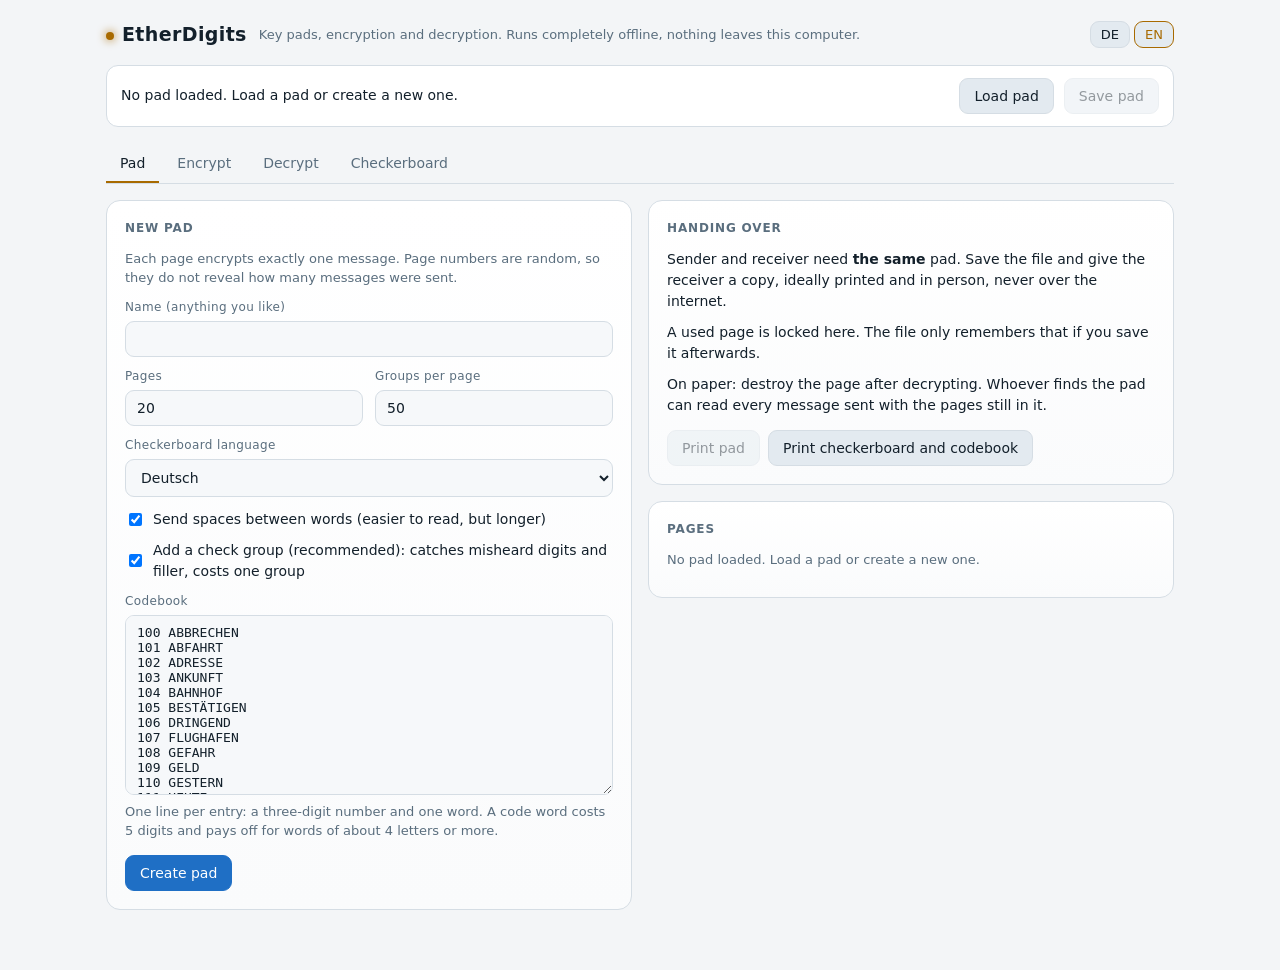
==== commit 1ad3af69: "Check group, schedule window and time zones; license MIT plus no military use" ====
--- a/pad_tool.html
+++ b/pad_tool.html
@@ -1,4 +1,9 @@
 <!DOCTYPE html>
+<!--
+  EtherDigits pad tool. Required Notice: Copyright (c) 2026 Philipp Weber (https://github.com/TechnikWeber/EtherDigits)
+  MIT License with an additional restriction: no military use, including armed forces and intelligence services.
+  Full terms: https://github.com/TechnikWeber/EtherDigits/blob/main/LICENSE
+-->
 <html lang="en">
 <head>
 <meta charset="utf-8">
@@ -161,6 +166,7 @@
       <label for="padLang" data-i18n="board_lang"></label>
       <select id="padLang"><option value="de">Deutsch</option><option value="en">English</option></select>
       <label class="check" style="margin-top:12px"><input type="checkbox" id="padSpaces" checked> <span data-i18n="spaces"></span></label>
+      <label class="check"><input type="checkbox" id="padCheck" checked> <span data-i18n="check_opt"></span></label>
       <label for="padCodebook" data-i18n="codebook"></label>
       <textarea id="padCodebook" class="code" spellcheck="false"></textarea>
       <p class="muted" data-i18n="codebook_hint"></p>
@@ -225,6 +231,7 @@
         <textarea id="decKey" rows="4" spellcheck="false"></textarea>
         <label for="decLang" data-i18n="board_lang"></label>
         <select id="decLang"><option value="de">Deutsch</option><option value="en">English</option></select>
+        <label class="check" style="margin-top:10px"><input type="checkbox" id="decCheck" checked> <span data-i18n="check_last"></span></label>
       </div>
       <div class="actions"><button class="btn primary" id="decBtn" data-i18n="decrypt"></button></div>
       <div class="note bad" id="decMsg"></div>
@@ -232,6 +239,7 @@
     <div class="card">
       <h2 data-i18n="plain_text"></h2>
       <div class="out" id="decOut"></div>
+      <div class="note" id="decCheckResult"></div>
       <div class="note warn" id="decDone"></div>
       <details><summary data-i18n="digits_detail"></summary><div class="out" id="decDigits" style="font-size:13px;margin-top:8px"></div></details>
     </div>
@@ -249,6 +257,7 @@
       <p data-i18n="board_rule_2"></p>
       <p data-i18n="board_rule_3"></p>
       <p data-i18n="board_rule_4"></p>
+      <p data-i18n="board_rule_5"></p>
       <label for="tryText" data-i18n="try_it"></label>
       <input type="text" id="tryText">
       <div class="out" id="tryOut" style="margin-top:8px;font-size:14px"></div>
@@ -441,16 +450,16 @@
     return out;
   }
 
-  // pad = {name, created, language, group_size, spaces, codebook:[[code,word]], pages:[{id,key}], used:[ids]}
+  // pad = {name, created, language, group_size, spaces, check, codebook:[[code,word]], pages:[{id,key}], used:[ids]}
   function newPad({pages = 20, groupsPerPage = 50, language = "de", codebook = null, groupSize = GROUP_SIZE,
-                   spaces = true, name = "", random} = {}) {
+                   spaces = true, name = "", check = true, random} = {}) {
     if (!(pages >= 1 && pages <= 1000)) throw new OtpError("pages must be between 1 and 1000", "pages_range");
     if (!(groupsPerPage >= 5 && groupsPerPage <= 1000)) throw new OtpError("groups per page must be between 5 and 1000", "groups_range");
     table(language);
     const ids = new Set();
     while (ids.size < pages) ids.add(randomDigits(groupSize, random));
     return {
-      name, language, group_size: groupSize, spaces,
+      name, language, group_size: groupSize, spaces, check,
       created: new Date().toISOString().replace(/\.\d+Z$/, "Z"),
       codebook: normalizeCodebook(codebook === null ? (DEFAULT_CODEBOOKS[language] || []) : codebook),
       pages: Array.from(ids).map(id => ({id, key: randomDigits(groupsPerPage * groupSize, random)})),
@@ -463,7 +472,7 @@
     const codebook = {};
     for (const [c, w] of pad.codebook) codebook[c] = w;
     return {format: "etherdigits-pad", version: 1, name: pad.name, created: pad.created, language: pad.language,
-            group_size: pad.group_size, spaces: pad.spaces, codebook, pages: pad.pages, used: pad.used};
+            group_size: pad.group_size, spaces: pad.spaces, check: pad.check, codebook, pages: pad.pages, used: pad.used};
   }
 
   function padFromJson(data) {
@@ -481,6 +490,7 @@
     const pad = {
       name: data.name || "", created: data.created || "", language: data.language || "de",
       group_size: parseInt(data.group_size, 10) || GROUP_SIZE, spaces: data.spaces !== false,
+      check: !!data.check,  // pads before 0.6 have no check group
       codebook: normalizeCodebook(book), pages, used: (data.used || []).map(String),
     };
     table(pad.language);
@@ -490,10 +500,31 @@
   const unused = pad => pad.pages.filter(p => !pad.used.includes(p.id)).map(p => p.id);
   const pageKey = (pad, id) => { const p = pad.pages.find(p => p.id === id); return p ? p.key : null; };
 
+  // Column sums of all groups, mod 10: 12345 + 67890 -> 79135. Encrypted with the message,
+  // so only the receiver can tell a message from filler; a misheard digit always shows.
+  function checkGroup(digits, size = GROUP_SIZE) {
+    const sums = new Array(size).fill(0);
+    Array.from(digits).forEach((d, i) => { sums[i % size] += +d; });
+    return sums.map(x => String(x % 10)).join("");
+  }
+
   function prepare(text, pad) {
     let plain = encode(text, pad.language, pad.codebook, pad.spaces);
-    if (plain) plain += PAD_DIGIT.repeat((pad.group_size - plain.length % pad.group_size) % pad.group_size);
+    if (!plain) return plain;
+    const size = pad.group_size;
+    plain += PAD_DIGIT.repeat((size - plain.length % size) % size);
+    if (pad.check) plain += checkGroup(plain, size);
     return plain;
+  }
+
+  // [message digits, true | false | null (no check group)]
+  function unpack(plain, check, size = GROUP_SIZE) {
+    if (!check) return [plain, null];
+    if (plain.length < 2 * size || plain.length % size) {
+      return [plain.length > size ? plain.slice(0, plain.length - plain.length % size - size) : "", false];
+    }
+    const body = plain.slice(0, -size);
+    return [body, checkGroup(body, size) === plain.slice(-size)];
   }
 
   function encrypt(text, pad, pageId = null) {
@@ -515,26 +546,32 @@
     return [pageId, ...groupsOf(add(plain, key), size)];
   }
 
-  function decryptWithKey(cipher, key, lang, codebook) {
+  function decryptWithKey(cipher, key, lang, codebook, check = false) {
     if (cipher.length > key.length) throw new OtpError("the message is longer than the key page", "longer_than_key");
-    return decode(subtract(cipher, key), lang, codebook);
+    const plain = subtract(cipher, key);
+    const [body, ok] = unpack(plain, check);
+    return {text: decode(body, lang, codebook), check: ok, plain};
   }
 
   function decrypt(groups, pad, markUsed = true) {
+    return decryptMessage(groups, pad, markUsed).text;
+  }
+
+  function decryptMessage(groups, pad, markUsed = true) {
     const text = Array.isArray(groups) ? groups.join("") : String(groups);
     const digits = Array.from(text).filter(isDigit).join("");
     const size = pad.group_size;
     const pageId = digits.slice(0, size), cipher = digits.slice(size);
     const key = pageKey(pad, pageId);
     if (key === null) throw new OtpError(`page ${pageId} is not in this pad`, "no_page", {page: pageId});
-    const plain = decryptWithKey(cipher, key, pad.language, pad.codebook);
+    const result = decryptWithKey(cipher, key, pad.language, pad.codebook, pad.check);
     if (markUsed && !pad.used.includes(pageId)) pad.used.push(pageId);
-    return plain;
+    return result;
   }
 
   return {GROUP_SIZE, FIG, CODE, LAYOUTS, SIGNS, DEFAULT_CODEBOOKS, OtpError, normalize, table, normalizeCodebook,
           parseCodebook, encode, decode, add, subtract, groupsOf, randomDigits, newPad, padToJson, padFromJson,
-          unused, pageKey, prepare, encrypt, decrypt, decryptWithKey};
+          unused, pageKey, checkGroup, prepare, unpack, encrypt, decrypt, decryptMessage, decryptWithKey};
 })();
 if (typeof module !== "undefined") module.exports = Engine;
 </script>
@@ -562,6 +599,11 @@
     page_list: "Seiten",
     message: "Nachricht", page_to_use: "Seite", encrypt: "Verschlüsseln",
     enc_stats: "<b>{chars}</b> Zeichen → <b>{digits}</b> Ziffern → <b>{groups}</b> Gruppen + Kennung · Seite fasst <b>{cap}</b>",
+    check_opt: "Prüfgruppe anhängen (empfohlen): erkennt Hörfehler und Füllmeldungen, kostet eine Gruppe",
+    check_last: "Die letzte Gruppe ist eine Prüfgruppe",
+    check_ok: "Prüfgruppe stimmt: Die Nachricht ist vollständig und richtig mitgeschrieben.",
+    check_bad: "Prüfgruppe stimmt nicht: verhört oder vertippt, oder keine Nachricht für dieses Heft (eine Füllmeldung).",
+    board_rule_5: "<b>Prüfgruppe</b>: Hefte mit Prüfgruppe hängen eine Gruppe an, deren Ziffern die Spaltensummen aller Gruppen sind (ohne Übertrag). Beim Empfänger: nach dem Abziehen die Spalten addieren und mit der letzten Gruppe vergleichen.",
     too_long: "Zu lang für eine Seite. Kürze die Nachricht oder nutze das Codebuch.",
     dropped: "Wird weggelassen: {chars}",
     what_is_sent: "So sieht der Text für das Schachbrett aus",
@@ -619,6 +661,11 @@
     page_list: "Pages",
     message: "Message", page_to_use: "Page", encrypt: "Encrypt",
     enc_stats: "<b>{chars}</b> characters → <b>{digits}</b> digits → <b>{groups}</b> groups + indicator · a page holds <b>{cap}</b>",
+    check_opt: "Add a check group (recommended): catches misheard digits and filler, costs one group",
+    check_last: "The last group is a check group",
+    check_ok: "Check group matches: the message is complete and copied right.",
+    check_bad: "Check group does not match: misheard or mistyped, or not a message for this pad (filler).",
+    board_rule_5: "<b>Check group</b>: pads with a check group add one group whose digits are the column sums of all groups (without carry). Receiver: after taking off the key, add up the columns and compare with the last group.",
     too_long: "Too long for one page. Shorten the message or use the codebook.",
     dropped: "Left out: {chars}",
     what_is_sent: "The text as the checkerboard sees it",
@@ -810,7 +857,8 @@
     const codebook = Engine.parseCodebook($("padCodebook").value);
     const p = Engine.newPad({
       pages: parseInt($("padPages").value, 10), groupsPerPage: parseInt($("padGroups").value, 10),
-      language: $("padLang").value, codebook, spaces: $("padSpaces").checked, name: $("padName").value.trim(),
+      language: $("padLang").value, codebook, spaces: $("padSpaces").checked, check: $("padCheck").checked,
+      name: $("padName").value.trim(),
     });
     setPad(p, true);
   } catch (err) {
@@ -879,28 +927,31 @@
 // --- decrypt ---------------------------------------------------------------
 
 $("decBtn").addEventListener("click", () => {
-  alertNote("decMsg", ""); $("decDone").textContent = "";
+  alertNote("decMsg", ""); $("decDone").textContent = ""; $("decCheckResult").textContent = "";
   try {
     const raw = $("decText").value;
     const digits = Array.from(raw).filter(c => c >= "0" && c <= "9").join("");
-    let text, plainDigits;
+    let text, plainDigits, check = null;
     if (pad) {
       const size = pad.group_size, pageId = digits.slice(0, size);
       const key = Engine.pageKey(pad, pageId);
       if (key === null) throw new Engine.OtpError(`page ${pageId} is not in this pad`, "no_page", {page: pageId});
-      plainDigits = Engine.subtract(digits.slice(size), key);
       const wasUsed = pad.used.includes(pageId);
-      text = Engine.decrypt(digits, pad);
+      const r = Engine.decryptMessage(digits, pad);
+      text = r.text; plainDigits = r.plain; check = r.check;
       if (!wasUsed) { $("decDone").textContent = t("dec_done", {page: pageId}); markDirty(); }
     } else {
       const key = Array.from($("decKey").value).filter(c => c >= "0" && c <= "9").join("");
       const l = $("decLang").value;
       const cipher = digits.slice(Engine.GROUP_SIZE);
       if (!key) throw new Engine.OtpError("no key", "no_key");
-      plainDigits = Engine.subtract(cipher, key);
-      text = Engine.decryptWithKey(cipher, key, l, Engine.DEFAULT_CODEBOOKS[l]);
+      const r = Engine.decryptWithKey(cipher, key, l, Engine.DEFAULT_CODEBOOKS[l], $("decCheck").checked);
+      text = r.text; plainDigits = r.plain; check = r.check;
     }
     $("decOut").textContent = text;
+    const c = $("decCheckResult");
+    c.className = "note " + (check === true ? "" : "bad");
+    c.textContent = check === true ? t("check_ok") : check === false ? t("check_bad") : "";
     $("decDigits").textContent = Engine.groupsOf(plainDigits).join(" ");
   } catch (err) {
     alertNote("decMsg", errText(err));
@@ -972,7 +1023,7 @@
   const book = pad ? pad.codebook : Engine.normalizeCodebook(Engine.DEFAULT_CODEBOOKS[l]);
   $("print").innerHTML = `<div class="sheet"><header><div class="pid" style="font-size:20px">${esc(t("board"))}</div>
     <div class="meta">EtherDigits · ${esc(t("lang_" + l))}${pad ? " · " + esc(pad.name || pad.created) : ""}</div></header>
-    ${boardTable(l)}<p>${t("board_rule_2")}</p><p>${t("board_rule_3")}</p><p>${t("board_rule_4")}</p>
+    ${boardTable(l)}<p>${t("board_rule_2")}</p><p>${t("board_rule_3")}</p><p>${t("board_rule_4")}</p><p>${t("board_rule_5")}</p>
     <h3>${esc(t("codebook"))}</h3><ul class="codebook">${codebookList(book)}</ul></div>`;
   window.print();
 }
